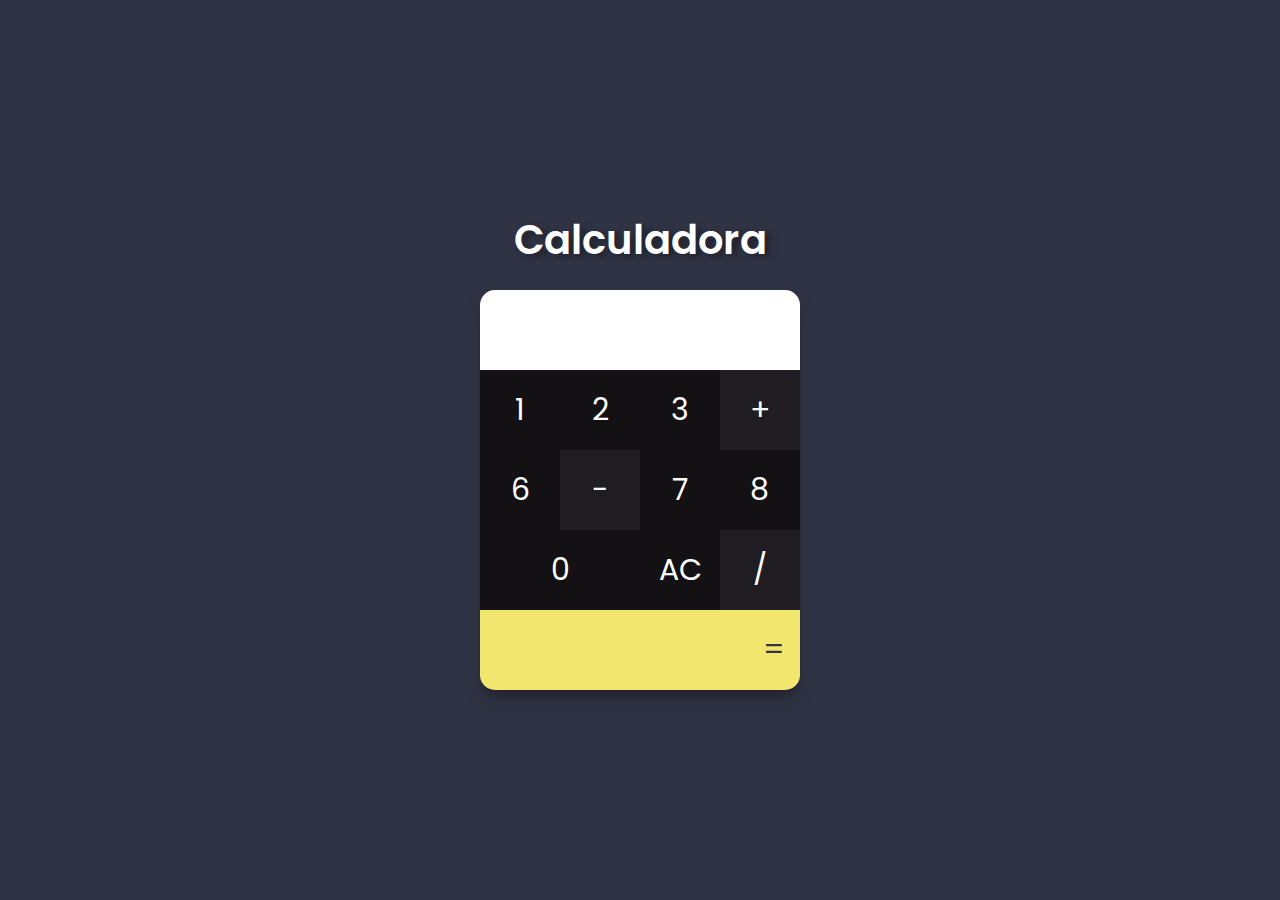
==== index.html @ 41f48d55 "change to index.html" ====
<!DOCTYPE html>
<html lang="en">
<head>
  <meta charset="UTF-8">
  <meta http-equiv="X-UA-Compatible" content="IE=edge">
  <meta name="viewport" content="width=device-width, initial-scale=1.0">
  <link rel="stylesheet" href="style.css">
  <link rel="icon" type="image/x-icon" href="mycalc1.png">
  <title>Calculator</title>
</head>
<body>
  <a href="index.html">Calculadora</a>
  <form class="calculator">
    <input id='curCalculate' type="text" readonly>
    <div class="nums">
      <input class='n1' id="in1" type="button" value="1">
      <input class='n2' id="in2" type="button" value="2">
      <input class='n3' id="in3" type="button" value="3">
      <input class='op' id="in+" type="button" value="+">
      <input class='n4' id="in4" type="button" value="4">
      <input class='n5' id="in5" type="button" value="5">
      <input class='n6' id="in6" type="button" value="6">
      <input class='op' id="in-" type="button" value="-">
      <input class='n7' id="in7" type="button" value="7">
      <input class='n8' id="in8" type="button" value="8">
      <input class='n9' id="in9" type="button" value="9">
      <input class='op' id="in*" type="button" value="*">
      <input class='n0' id="in0" type="button" value="0">
      <input class='ac' id="inAC" type="button" value="AC">
      <input class='op' id="in/" type="button" value="/">
    </div>
    <!-- <div class="operators">
    </div> -->
    <div class="eq">
      <input class='btneq' id="eq" type="button" value="=">
    </div>
  </form>

</body>
<script src="app.js"></script>
</html>
---- style.css ----
/* 
COLORS
Yellow = #e7ef86
Black = #131114
Grey = #303344
*/
@import url('https://fonts.googleapis.com/css2?family=Poppins:wght@300&display=swap');

*{
  margin: 0;
  padding: 0;
  box-sizing: content-box;
  font-family: 'Poppins', sans-serif;
}
body{
  height: 100vh;
  display: flex;
  justify-content: center;
  flex-direction: column;
  align-items: center;
  background-color: rgb(48, 51, 68);
}
a{
  margin-bottom: 20px;
  font-size: 40px;
  font-weight: 600;
  color: #fff;
  text-decoration: none;
  text-shadow: 5px 3px 7px rgba(31, 32, 43, 1);
}

.calculator{
  border-radius: 15px;
  overflow: hidden;
  width: 320px;
  display: grid;
  box-shadow: 0px 10px 15px -3px rgb(31, 33, 43);
  grid-template-areas: 
    "curr curr curr curr"
    "nums nums nums op"
    "eq eq eq eq";
}

#curCalculate{
  grid-area: curr;
  outline: none;
  border: 0px solid;
  height: 80px;
  letter-spacing: 4px;
  text-align: end;
  font-size: 30px;
  overflow: hidden;
}

.nums input[type=button]{
  border: 0px;
  background-color: #131114;
  width: 80px;
  height: 80px;
  font-size: 30px;
  color: #fff;
  overflow: hidden;
  transition: 200ms all;
}
.nums input[type=button]:hover{
  background-color: #201d22;
}
.nums input[type=button]:active{
  background-color: #19171a;
}

.nums{
  /* object-fit: contain; */
  grid-area: nums;
  display: flex;
  flex-wrap: wrap;
}
.nums input[type=button].n0{
  width: 160px;
}
.eq{
  grid-area: eq;
}

.eq .btneq{
  border: 0px;
  background-color: #f3e66e;
  width: 100%;
  height: 80px;
  font-size: 30px;
  color: #303344;
  transition: 200ms all;
}

.eq .btneq:active{
  background-color: #f7f2c6;
}

.nums input[type=button].op{
  border: 0px;
  background-color: #201d22;
  width: 80px;
  height: 80px;
  font-size: 30px;
  color: #fff;
  overflow: hidden;
  transition: 200ms all;
}
.nums input[type=button].op:hover{
  background-color: #fefcff;
  color: #19171a;
}
.nums input[type=button].op:active{
  background-color: #dfdfdf;
}
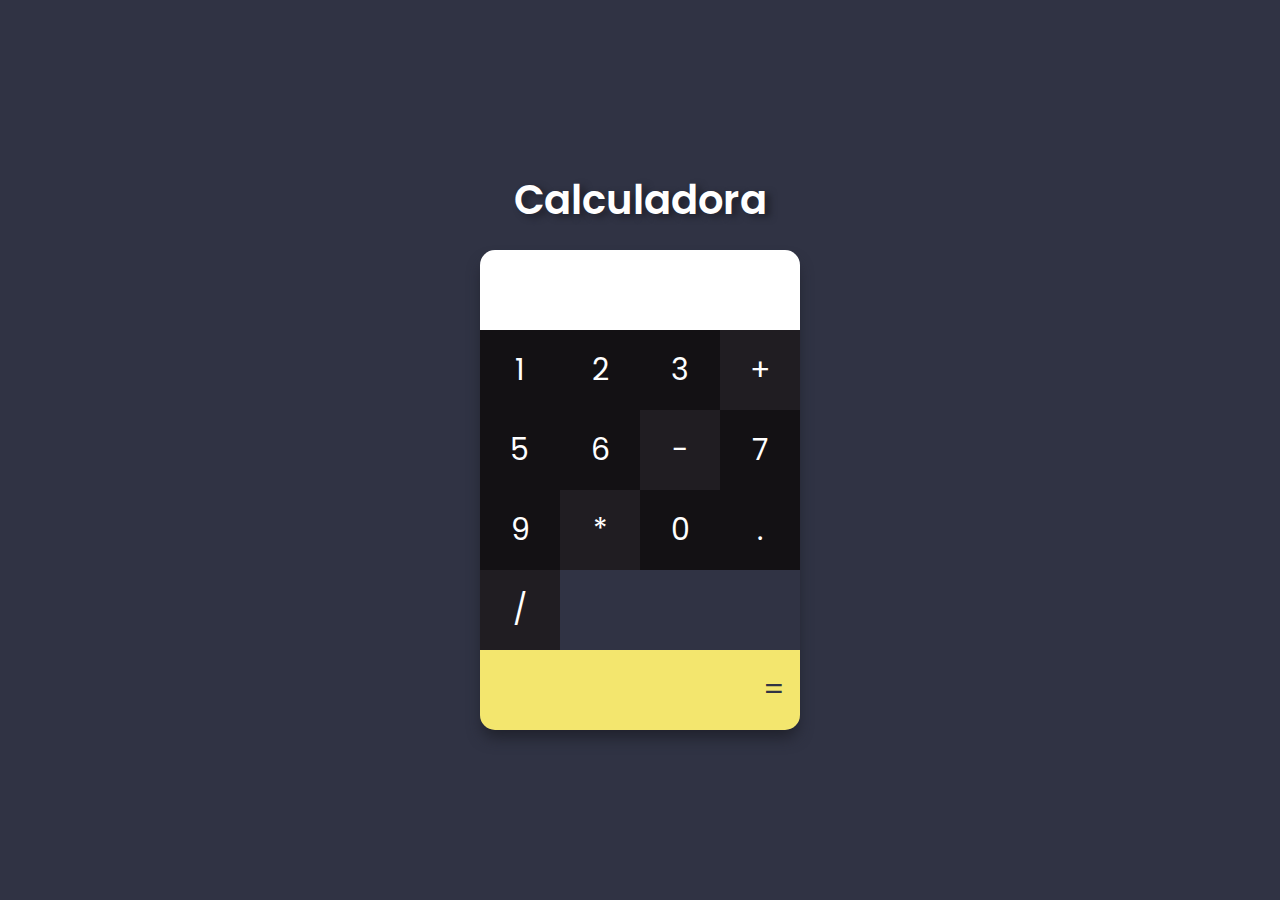
==== commit 2af97790: "dot button on calc" ====
--- a/index.html
+++ b/index.html
@@ -26,6 +26,7 @@
       <input class='n9' id="in9" type="button" value="9">
       <input class='op' id="in*" type="button" value="*">
       <input class='n0' id="in0" type="button" value="0">
+      <input class='n.' id="in." type="button" value=".">
       <input class='ac' id="inAC" type="button" value="AC">
       <input class='op' id="in/" type="button" value="/">
     </div>
--- a/style.css
+++ b/style.css
@@ -75,9 +75,9 @@
   display: flex;
   flex-wrap: wrap;
 }
-.nums input[type=button].n0{
+/* .nums input[type=button].n0{
   width: 160px;
-}
+} */
 .eq{
   grid-area: eq;
 }
